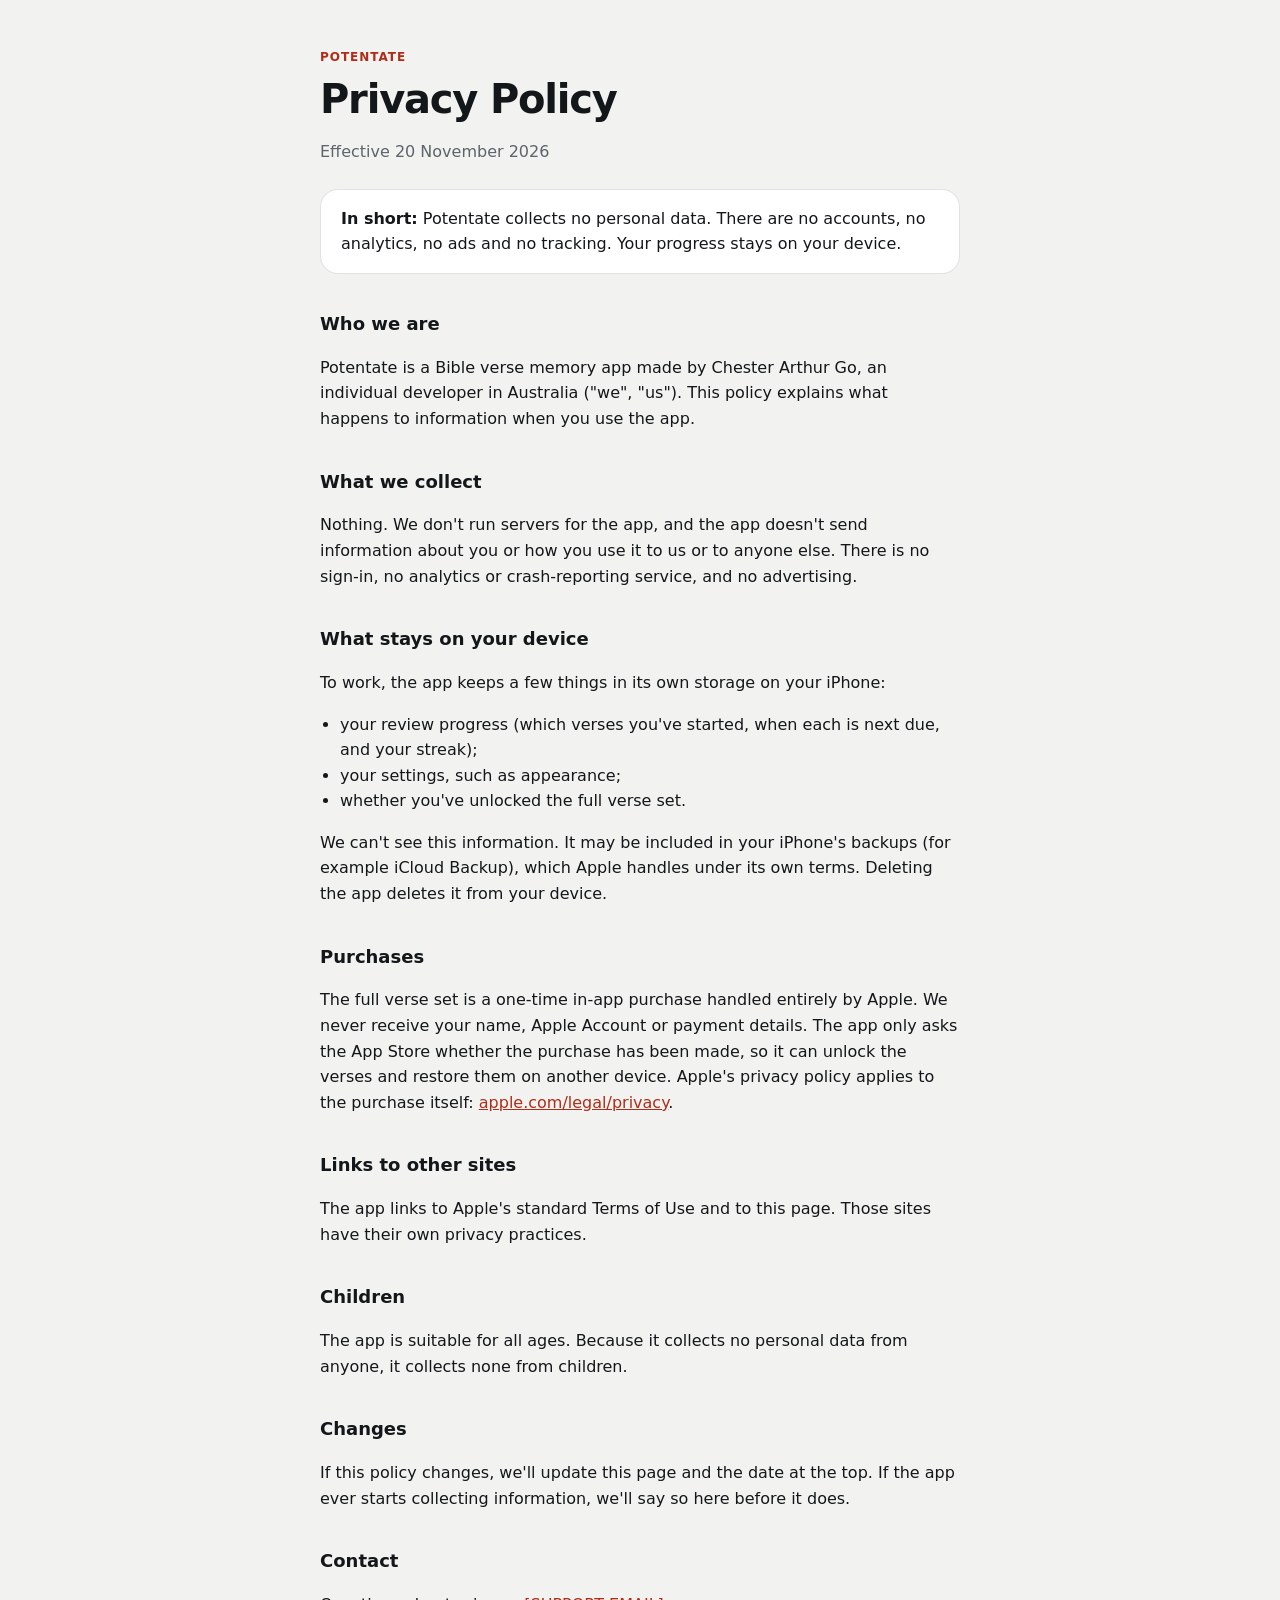
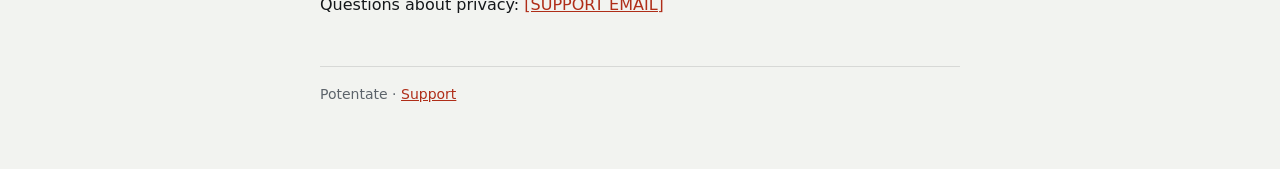
==== privacy.html @ 1a7489da "Potentate privacy policy and support pages" ====
<!doctype html>
<html lang="en">
<head>
<meta charset="utf-8">
<meta name="viewport" content="width=device-width, initial-scale=1">
<title>Potentate · Privacy Policy</title>
<meta name="description" content="Privacy policy for Potentate, the Bible verse memory app.">
<style>
  /* Red-letter palette (docs/brand/tokens.json). System fonts only, so the page loads nothing from other sites. */
  :root { --bg:#f2f3f0; --surface:#ffffff; --ink:#14171a; --muted:#5d646b; --line:rgba(20,23,26,.12); --accent:#af2d18; }
  @media (prefers-color-scheme: dark) {
    :root { --bg:#0e1012; --surface:#181b1e; --ink:#eef0ec; --muted:#9aa1a8; --line:rgba(238,240,236,.13); --accent:#ff8b6d; }
  }
  * { box-sizing: border-box; }
  body { margin:0; background:var(--bg); color:var(--ink); font:16px/1.6 -apple-system, BlinkMacSystemFont, "Segoe UI", system-ui, sans-serif; }
  main { max-width:680px; margin:0 auto; padding:48px 20px 64px; }
  .eyebrow { color:var(--accent); font-size:12px; font-weight:600; letter-spacing:.08em; text-transform:uppercase; margin:0 0 8px; }
  h1 { font-size:40px; line-height:1.2; letter-spacing:-.03em; margin:0 0 8px; }
  h2 { font-size:18px; margin:36px 0 8px; }
  p, li { color:var(--ink); }
  .muted { color:var(--muted); }
  ul { padding-left:20px; }
  a { color:var(--accent); }
  .card { background:var(--surface); border:1px solid var(--line); border-radius:18px; padding:16px 20px; margin:24px 0; }
  footer { margin-top:48px; padding-top:16px; border-top:1px solid var(--line); font-size:14px; color:var(--muted); }
</style>
</head>
<body>
<main>
  <p class="eyebrow">Potentate</p>
  <h1>Privacy Policy</h1>
  <p class="muted">Effective 20 November 2026</p>

  <div class="card">
    <strong>In short:</strong> Potentate collects no personal data. There are no accounts, no analytics, no ads and no tracking. Your progress stays on your device.
  </div>

  <h2>Who we are</h2>
  <p>Potentate is a Bible verse memory app made by Chester Arthur Go, an individual developer in Australia ("we", "us"). This policy explains what happens to information when you use the app.</p>

  <h2>What we collect</h2>
  <p>Nothing. We don't run servers for the app, and the app doesn't send information about you or how you use it to us or to anyone else. There is no sign-in, no analytics or crash-reporting service, and no advertising.</p>

  <h2>What stays on your device</h2>
  <p>To work, the app keeps a few things in its own storage on your iPhone:</p>
  <ul>
    <li>your review progress (which verses you've started, when each is next due, and your streak);</li>
    <li>your settings, such as appearance;</li>
    <li>whether you've unlocked the full verse set.</li>
  </ul>
  <p>We can't see this information. It may be included in your iPhone's backups (for example iCloud Backup), which Apple handles under its own terms. Deleting the app deletes it from your device.</p>

  <h2>Purchases</h2>
  <p>The full verse set is a one-time in-app purchase handled entirely by Apple. We never receive your name, Apple Account or payment details. The app only asks the App Store whether the purchase has been made, so it can unlock the verses and restore them on another device. Apple's privacy policy applies to the purchase itself: <a href="https://www.apple.com/legal/privacy/">apple.com/legal/privacy</a>.</p>

  <h2>Links to other sites</h2>
  <p>The app links to Apple's standard Terms of Use and to this page. Those sites have their own privacy practices.</p>

  <h2>Children</h2>
  <p>The app is suitable for all ages. Because it collects no personal data from anyone, it collects none from children.</p>

  <h2>Changes</h2>
  <p>If this policy changes, we'll update this page and the date at the top. If the app ever starts collecting information, we'll say so here before it does.</p>

  <h2>Contact</h2>
  <p>Questions about privacy: <a href="mailto:[SUPPORT EMAIL]">[SUPPORT EMAIL]</a></p>

  <footer>Potentate · <a href="support.html">Support</a></footer>
</main>
</body>
</html>
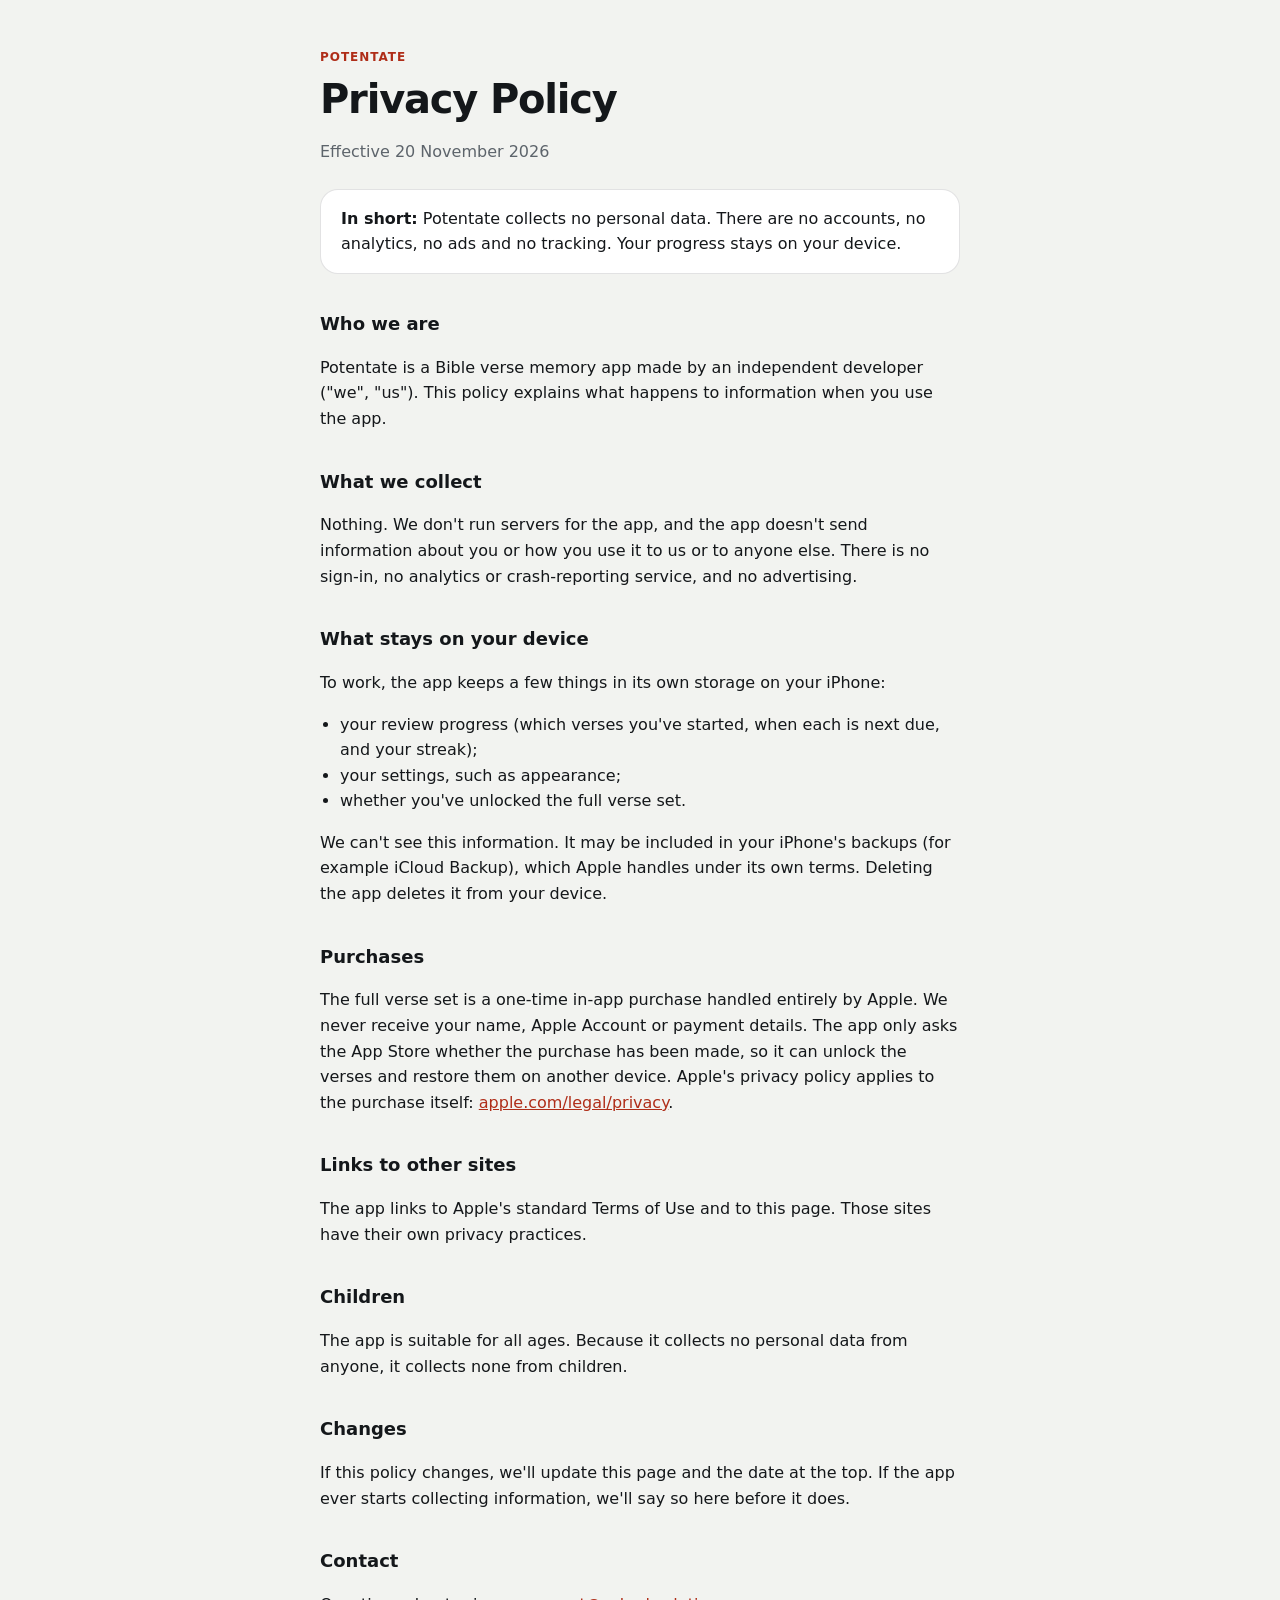
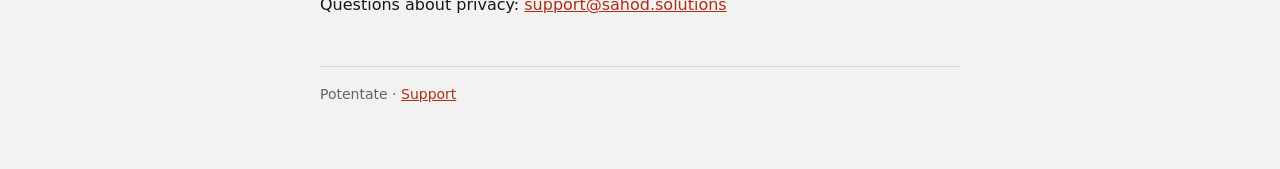
==== commit bcce6ab9: "Support email; drop developer name from privacy policy" ====
--- a/privacy.html
+++ b/privacy.html
@@ -36,7 +36,7 @@
   </div>
 
   <h2>Who we are</h2>
-  <p>Potentate is a Bible verse memory app made by Chester Arthur Go, an individual developer in Australia ("we", "us"). This policy explains what happens to information when you use the app.</p>
+  <p>Potentate is a Bible verse memory app made by an independent developer ("we", "us"). This policy explains what happens to information when you use the app.</p>
 
   <h2>What we collect</h2>
   <p>Nothing. We don't run servers for the app, and the app doesn't send information about you or how you use it to us or to anyone else. There is no sign-in, no analytics or crash-reporting service, and no advertising.</p>
@@ -63,7 +63,7 @@
   <p>If this policy changes, we'll update this page and the date at the top. If the app ever starts collecting information, we'll say so here before it does.</p>
 
   <h2>Contact</h2>
-  <p>Questions about privacy: <a href="mailto:[SUPPORT EMAIL]">[SUPPORT EMAIL]</a></p>
+  <p>Questions about privacy: <a href="mailto:support@sahod.solutions">support@sahod.solutions</a></p>
 
   <footer>Potentate · <a href="support.html">Support</a></footer>
 </main>
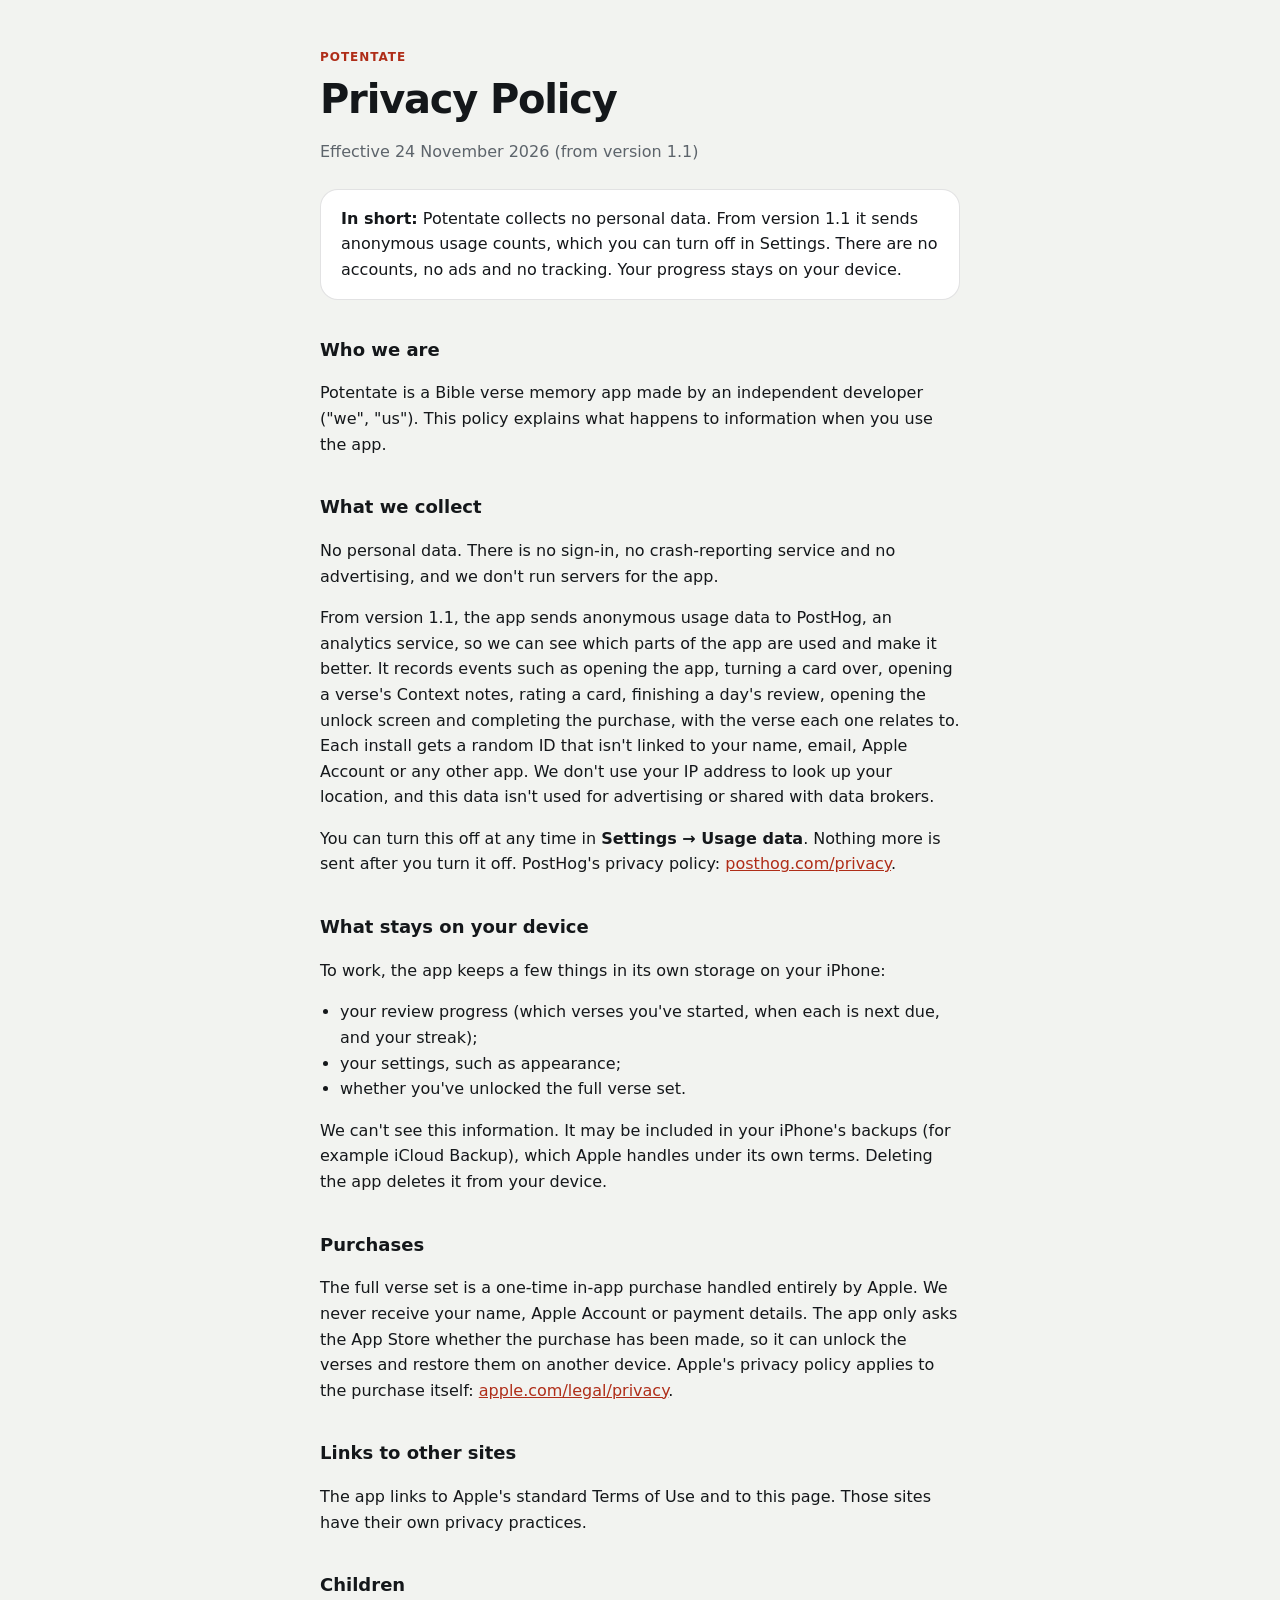
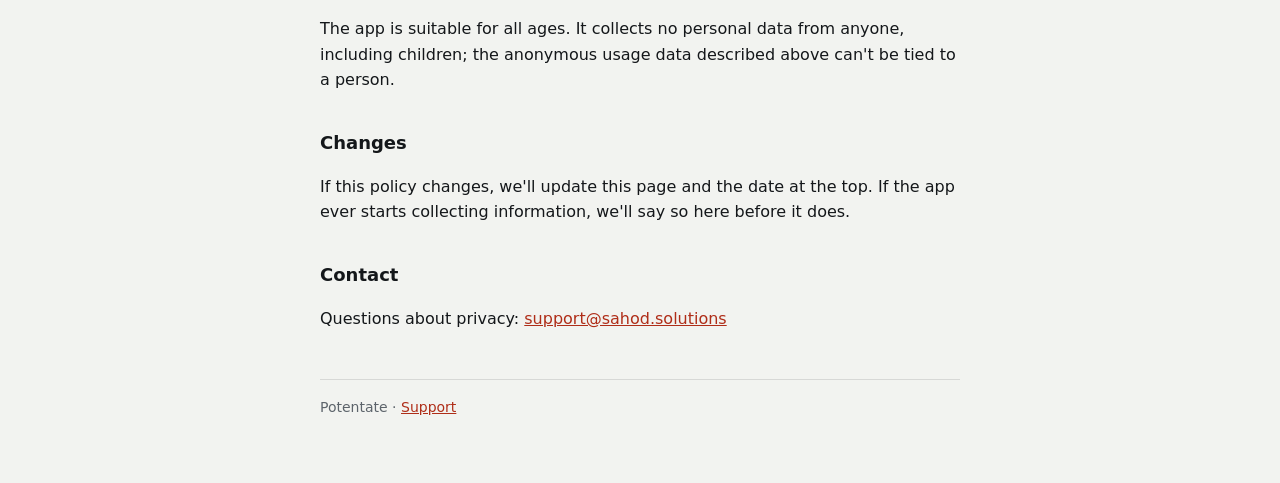
==== commit f4f74683: "Privacy policy for 1.1: anonymous usage data via PostHog, with an off switch Co-Authored-By: Claude " ====
--- a/privacy.html
+++ b/privacy.html
@@ -29,17 +29,19 @@
 <main>
   <p class="eyebrow">Potentate</p>
   <h1>Privacy Policy</h1>
-  <p class="muted">Effective 20 November 2026</p>
+  <p class="muted">Effective 24 November 2026 (from version 1.1)</p>
 
   <div class="card">
-    <strong>In short:</strong> Potentate collects no personal data. There are no accounts, no analytics, no ads and no tracking. Your progress stays on your device.
+    <strong>In short:</strong> Potentate collects no personal data. From version 1.1 it sends anonymous usage counts, which you can turn off in Settings. There are no accounts, no ads and no tracking. Your progress stays on your device.
   </div>
 
   <h2>Who we are</h2>
   <p>Potentate is a Bible verse memory app made by an independent developer ("we", "us"). This policy explains what happens to information when you use the app.</p>
 
   <h2>What we collect</h2>
-  <p>Nothing. We don't run servers for the app, and the app doesn't send information about you or how you use it to us or to anyone else. There is no sign-in, no analytics or crash-reporting service, and no advertising.</p>
+  <p>No personal data. There is no sign-in, no crash-reporting service and no advertising, and we don't run servers for the app.</p>
+  <p>From version 1.1, the app sends anonymous usage data to PostHog, an analytics service, so we can see which parts of the app are used and make it better. It records events such as opening the app, turning a card over, opening a verse's Context notes, rating a card, finishing a day's review, opening the unlock screen and completing the purchase, with the verse each one relates to. Each install gets a random ID that isn't linked to your name, email, Apple Account or any other app. We don't use your IP address to look up your location, and this data isn't used for advertising or shared with data brokers.</p>
+  <p>You can turn this off at any time in <strong>Settings → Usage data</strong>. Nothing more is sent after you turn it off. PostHog's privacy policy: <a href="https://posthog.com/privacy">posthog.com/privacy</a>.</p>
 
   <h2>What stays on your device</h2>
   <p>To work, the app keeps a few things in its own storage on your iPhone:</p>
@@ -57,7 +59,7 @@
   <p>The app links to Apple's standard Terms of Use and to this page. Those sites have their own privacy practices.</p>
 
   <h2>Children</h2>
-  <p>The app is suitable for all ages. Because it collects no personal data from anyone, it collects none from children.</p>
+  <p>The app is suitable for all ages. It collects no personal data from anyone, including children; the anonymous usage data described above can't be tied to a person.</p>
 
   <h2>Changes</h2>
   <p>If this policy changes, we'll update this page and the date at the top. If the app ever starts collecting information, we'll say so here before it does.</p>
